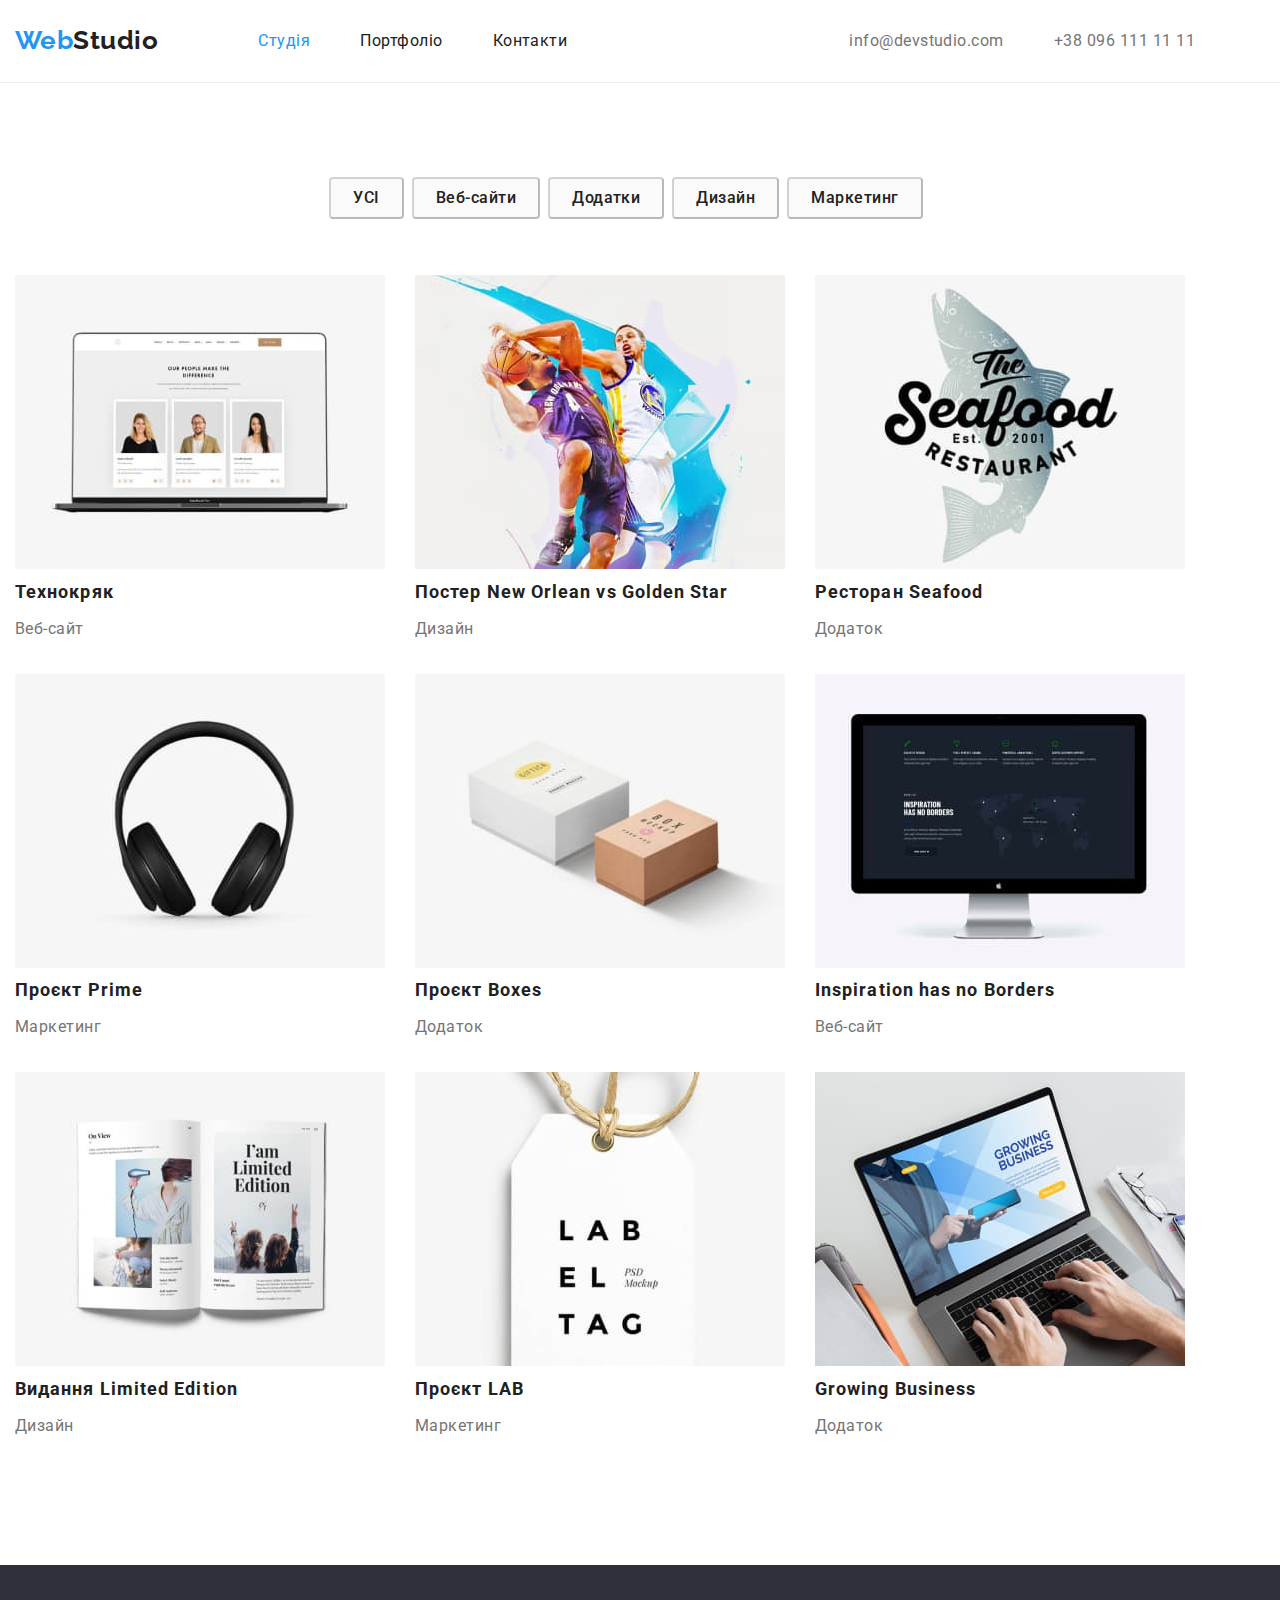
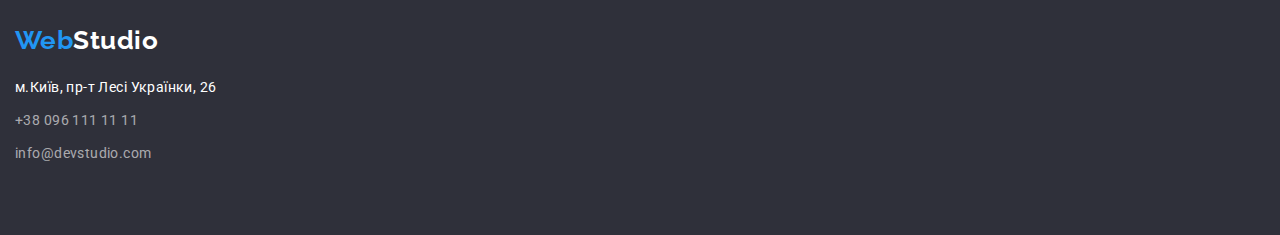
==== portfolio.html @ c6551e24 "+ flex box" ====
<!DOCTYPE html>
<html lang="en">
<head>
    <meta charset="UTF-8">
    <meta http-equiv="X-UA-Compatible" content="IE=edge">
    <meta name="viewport" content="width=device-width, initial-scale=1.0">
    <title>Document</title>
    <link rel="stylesheet" href="https://cdnjs.cloudflare.com/ajax/libs/modern-normalize/1.1.0/modern-normalize.min.css">
    <link rel="stylesheet" href="./css/styles.css">
    <link rel="preconnect" href="https://fonts.googleapis.com">
    <link rel="preconnect" href="https://fonts.gstatic.com" crossorigin>
    <link href="https://fonts.googleapis.com/css2?family=Raleway:wght@700&family=Roboto:wght@500;700;900&display=swap" rel="stylesheet">
</head>
<body>
    <header class="page">
        <div class="container header-container">
            <nav class="site-nav">
                <a class="logo" href="./index.html"> <span class="logo-accent">Web</span><span class="logo-primary">Studio</span></a>
                <ul class="site-nav-list">
                    <li><a class="link current" href="./index.html">Студія</a></li>
                    <li><a class="link" href="./portfolio.html">Портфоліо</a></li>
                    <li><a class="link" href="#">Контакти</a></li>
                </ul>
            </nav>
            <ul class="contacts">
                <li><a class="contact-link" href="emeil:info@devstudio.com">info@devstudio.com</a></li>
                <li><a class="contact-link" href="tel:+380961111111">+38 096 111 11 11</a></li>
            </ul>
            </div>
    </header>
    <main class="page-main">
        <section>
            <div lass="container"></div>
                <ul class="features container">
                    <li><button class="link-button" type="button" disabled="disabled">УСІ</button></li>
                    <li><button class="link-button" type="button" disabled="disabled">Веб-сайти</button></li>
                    <li><button class="link-button" type="button" disabled="disabled">Додатки</button></li>
                    <li><button class="link-button" type="button" disabled="disabled">Дизайн</button></li>
                    <li><button class="link-button" type="button" disabled="disabled">Маркетинг</button></li>
                </ul>
            </div> 
            <div lass="container">
                <ul class="projects container">
                    <li class="different-project">
                        <img class="projects-img" src="./images/portfolio/laptop.jpg" alt="laptop" width="270">
                        <h2 class="projects-title">Технокряк</h2>
                        <p class="projects-text">Веб-сайт</p>
                    </li>
                    <li class="different-project">
                        <img class="projects-img" src="./images/portfolio/sport.jpg" alt="sport" width="270">
                        <h2 class="projects-title">Постер New Orlean vs Golden Star</h2>
                        <p class="projects-text">Дизайн</p>
                    </li>
                    <li class="different-project">
                        <img class="projects-img" src="./images/portfolio/logo-restaurant.jpg" alt="logo-restaurant" width="270">
                        <h2 class="projects-title">Ресторан Seafood</h2>
                        <p class="projects-text">Додаток</p>
                    </li>
                    <li class="different-project">
                        <img class="projects-img" src="./images/portfolio/headphones.jpg" alt="headphones" width="270">
                        <h2 class="projects-title">Проєкт Prime</h2>
                        <p class="projects-text">Маркетинг</p>
                    </li>
                    <li class="different-project">
                        <img class="projects-img" src="./images/portfolio/open-box.jpg" alt="open-box" width="270">
                        <h2 class="projects-title">Проєкт Boxes</h2>
                        <p class="projects-text">Додаток</p>
                    </li>
                    <li class="different-project">
                        <img class="projects-img" src="./images/portfolio/desktop.jpg" alt="desktop" width="270">
                        <h2 class="projects-title">Inspiration has no Borders</h2>
                        <p class="projects-text">Веб-сайт</p>
                    </li>
                    <li class="different-project">
                        <img class="projects-img" src="./images/portfolio/book.jpg" alt="book" width="270">
                        <h2 class="projects-title">Видання Limited Edition</h2>
                        <p class="projects-text">Дизайн</p>
                    </li>
                    <li class="different-project">
                        <img class="projects-img" src="./images/portfolio/lab.jpg" alt="lab" width="270">
                        <h2 class="projects-title">Проєкт LAB</h2>
                        <p class="projects-text">Маркетинг</p>
                    </li>
                    <li class="different-project">
                        <img class="projects-img" src="./images/portfolio/tapping-text.jpg" alt="tapping-text" width="270">
                        <h2 class="projects-title">Growing Business</h2>
                        <p class="projects-text">Додаток</p>
                    </li>
                </ul>
            </div>
        </section>
    </main>
    <footer class="footer">
        <div class="container footer-container">
            <a class="logo logo-footer" href="./index.html"> <span class="logo-accent">Web</span><span class="logo-primary">Studio</span></a>    
            <address>
            <ul class="contact">
                <li><a class="footer-address" href="https://goo.gl/maps/YLcZyGkc4DeghfoG7" target="_blank" rel="noopened noreferrer nofollow">м.Київ, пр-т Лесі Українки, 26</a></li> 
                <li><a class="footer-link" href="tel:+380961111111">+38 096 111 11 11</a></li>
                <li><a class="footer-link" href="emeil:info@devstudio.com">info@devstudio.com</a></li>
            </ul>
            </address>
        </div>
    </footer>
    
</body>
</html>
---- css/styles.css ----
:root {
--primary-text-color: #212121;
--title-text-color: #757575;
--accent-color: #2196f3;
--primary-white-color: #FFFFFF;
}

h1, h2, h3, h4 {
margin: 0;
}

ul, p {
margin: 0;
padding: 0;
}


body {
    margin: 0;
    background-color: var(--primary-white-color);
    color: var(--primary-text-color);

    font-family: Roboto, sans-serif;
    letter-spacing: 0.03em;}

ul {
    list-style: none;}

.container {
    width: 1230px;
    margin-left: 15px;
    margin-right: 15px;
}

.header-container {
    display: flex;
    justify-content: space-between;
}

.page-header {
    border-bottom: 1px solid #ECECEC;
}

.page {
    border-bottom: 1px solid #ECECEC;
}

.logo {
    display: block;
    margin-right: 50px;
    padding: 25px 0px;

    font-family: Raleway, sans-serif;
    font-weight: 700;
    font-size: 26px;
    line-height: 1.19;
    text-decoration: none;
}

.logo-accent {
    color: var(--accent-color);}

.logo-primary {
    color: var(--primary-text-color);
}

.link {
    margin-right: 50px;
}

.site-nav a {
    display: inline-block;
    color: var(--primary-text-color)}
.link:hover,
.link:focus  {
    color: var(--accent-color);
    
}

.site-nav {
    display: flex;
}

.site-nav-list {
    display: flex;
    align-items: center;
    margin: 0px 50px;
    padding: 32px 0px;
}

.site-nav-list .link.current {
    display: block;
    color: var(--accent-color);
}

.site-nav .link {
    text-decoration: none;
}

.contacts {
    display: flex;
    align-items: center;
}


.contact-link {
    display: inline-block;
    margin-right: 50px;
    font-style: normal;
    text-decoration: none;

    color: var(--title-text-color)}
    .contact-link:hover,
    .contact-link:focus  {
    color: var(--accent-color);  
}

.center {
    padding-top: 200px;
    padding-bottom: 200px;

    background-color: #2F303A;
    text-align: center;
}

.hero {
    display: block;
    margin-bottom: 40px;

    font-weight: 900;
    font-size: 44px;
    line-height: 1.36;
    letter-spacing: 0.06em;
    text-transform: uppercase;
    font-weight: 900;
    color: var(--primary-white-color);
    
}

.button {
    display: inline-block;
    padding: 10px 32px;

    color: var(--primary-white-color);
    background-color: var(--accent-color);
    border: none;

    font-weight: 700;
    font-size: 16px;
    line-height: 1.88;
    letter-spacing: 0.06em; 
    border-radius: 4px;}

.button:hover,
.button:focus {
    color: var(--primary-text-color);
    background-color: var(--accent-color);
    cursor: pointer;
}

.header-container {
    display: flex;

}
.container-center {
    display: block;
}

.benefits-container {
    display: flex;
    padding: 94px 0px;

}

.benefits {
    padding-top: 94px;
    padding-bottom: 114px;
    text-align: center;
}

.benefits-title {
    margin-bottom: 10px;

    font-weight: 700;
    font-size: 14px;
    line-height: 1.14;
    text-transform: uppercase;}

.benefits-text {

    font-size: 14px;
    line-height: 1.71;
    color: var(--title-text-color);
}
.title {
    text-align: center;
}

.title-container {
    display: flex;
}
.work-foto {
    margin-right: 30px;
}
.work-foto:nth-child(3n){
    margin-right: 0px;
} 
.section-foto {
    text-align: center;
    width: 370px;
}
   
.work {
    padding: 94px 0px ;
    background-color: #F5F4FA;
}

.work-container {
    display: flex;
    text-align: center;
}

.section-img {
    margin-bottom: 30px;
    width: 270px;
}

.section-title {
    padding-bottom: 10px;

    font-weight: 500;
    font-size: 16px;
    line-height: 1.19;
    text-align: center;
}

.section-text {

    font-size: 16px;
    line-height: 1.19;
    text-align: center;
    color: var(--title-text-color);
}

.personal {
    margin-right: 30px;
}
.personal:nth-child(4n) {
    margin-right: 0px;
}

.title {
    margin-bottom: 50px;

    font-weight: 700;
    font-size: 36px;
    line-height: 1.17;
    text-align: center;  
}

.projects-title {
    margin-bottom: 4px;

    font-weight: 700;
    font-size: 18px;
    line-height: 2;
    letter-spacing: 0.06em;
}


.projects-text {
    font-size: 16px;
    line-height: 1.88;
    color: var(--title-text-color)}

    .footer-container {
        padding: 60px 0px;
    }
    .logo-footer {
        padding: 0px;
        margin-bottom: 20px;
    }
.footer {
    background-color: #2F303A;
    font-style: normal;
}

.footer .logo-primary {
    color: var(--primary-white-color);
}
.contact{
    margin-bottom: 9px;
}

.footer-link {
    display: block;
    margin-bottom: 9px;

    color: rgba(255, 255, 255, 0.6);
    text-decoration: none;
    
    font-style: normal;
    font-weight: 400;
    font-size: 14px;
    line-height: 1.71;
    letter-spacing: 0.03em;
}
.footer-link:hover,
.footer-link:focus {
    color: var(--primary-white-color);
    color: var(--accent-color);}

.footer-address {
    display: block;
    margin-bottom: 9px;

    color: var(--primary-white-color);
    text-decoration: none;
    
    font-style: normal;
    font-weight: 400;
    font-size: 14px;
    line-height: 1.71;
    letter-spacing: 0.03em;
}
.footer-address:hover,
.footer-address:focus {
    color: var(--primary-white-color);
    color: var(--accent-color);}

.features {
    display: flex;
    justify-content: center;
    padding: 94px 0px 56px;
    
}

.link-button {
    display: block;
    margin-right: 8px;
    

    display: inline-block;
    padding: 6px 22px;
    min-width: 73px;

    font-family: 'Roboto';
    font-style: normal;
    font-weight: 500;
    font-size: 16px;
    line-height: 1.63;
    text-align: center;
    letter-spacing: 0.03em;
    font-family: inherit;
    color: var(--primary-text-color); 
    border-radius: 4px;}
    
    
.features .link-button:hover,
.features .link-button:focus {
    color: var(--title-text-color);
    color: var(--primary-white-color);
    background-color: var(--accent-color);
    cursor: pointer;}

.projects {
display: flex;
flex-wrap: wrap;
margin-bottom: 94px;
}
 .projects-img {
    width: 370px;
}
.different-project {
    margin-right: 30px;
    margin-bottom: 30px;
}
.different-project:nth-child(3n) {
    margin-right: 0px;
}
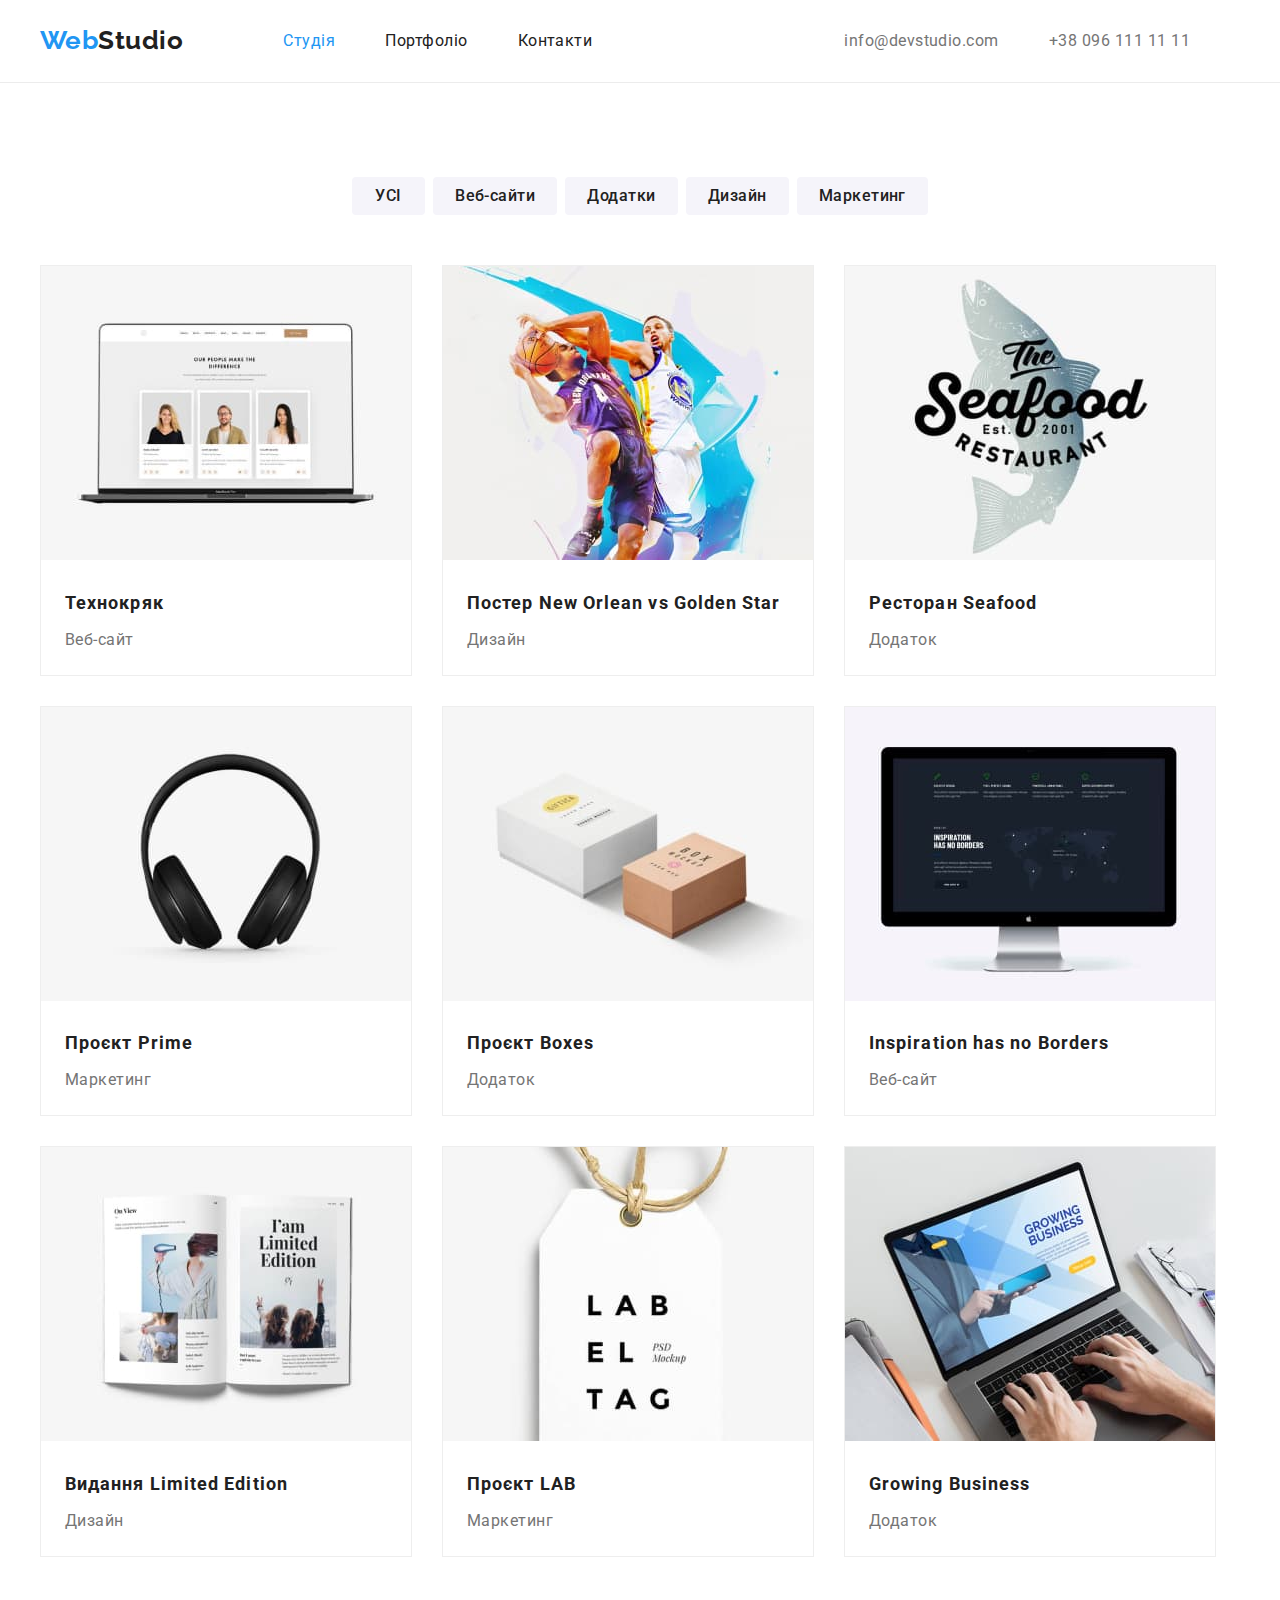
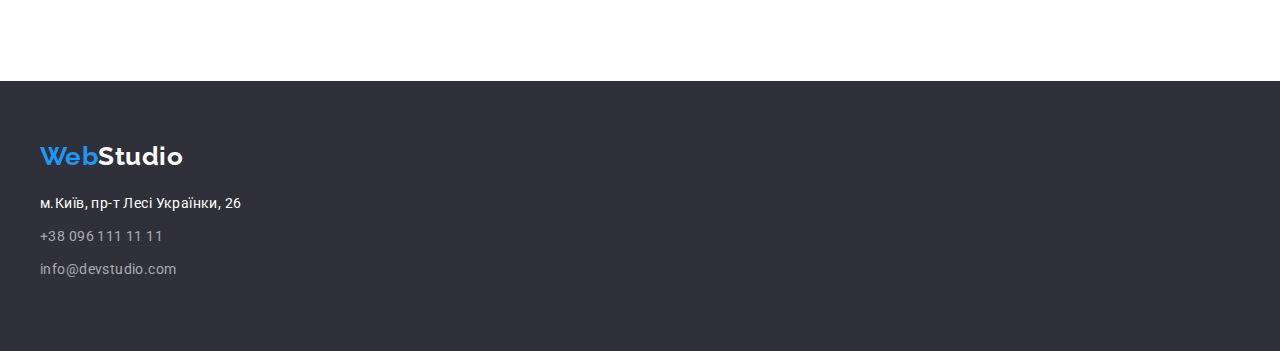
==== commit de5cf3ec: "add flex box" ====
--- a/portfolio.html
+++ b/portfolio.html
@@ -29,62 +29,87 @@
             </div>
     </header>
     <main class="page-main">
-        <section>
-            <div lass="container"></div>
-                <ul class="features container">
-                    <li><button class="link-button" type="button" disabled="disabled">УСІ</button></li>
-                    <li><button class="link-button" type="button" disabled="disabled">Веб-сайти</button></li>
-                    <li><button class="link-button" type="button" disabled="disabled">Додатки</button></li>
-                    <li><button class="link-button" type="button" disabled="disabled">Дизайн</button></li>
-                    <li><button class="link-button" type="button" disabled="disabled">Маркетинг</button></li>
-                </ul>
-            </div> 
+        <section class="general">
             <div lass="container">
+                <ul class="features">
+                    <li class="features-link">
+                        <button class="link-button" type="button" disabled="disabled">УСІ</button>
+                    </li>
+                    <li class="features-link">
+                        <button class="link-button" type="button" disabled="disabled">Веб-сайти</button>
+                    </li>
+                    <li class="features-link">
+                        <button class="link-button" type="button" disabled="disabled">Додатки</button>
+                    </li>
+                    <li class="features-link">
+                        <button class="link-button" type="button" disabled="disabled">Дизайн</button>
+                    </li>
+                    <li class="features-link">
+                        <button class="link-button" type="button" disabled="disabled">Маркетинг</button>
+                    </li>
+                </ul> 
                 <ul class="projects container">
                     <li class="different-project">
                         <img class="projects-img" src="./images/portfolio/laptop.jpg" alt="laptop" width="270">
-                        <h2 class="projects-title">Технокряк</h2>
-                        <p class="projects-text">Веб-сайт</p>
+                        <div class="different-projects">
+                            <h2 class="projects-title">Технокряк</h2>
+                            <p class="projects-text">Веб-сайт</p>
+                        </div>
                     </li>
                     <li class="different-project">
                         <img class="projects-img" src="./images/portfolio/sport.jpg" alt="sport" width="270">
-                        <h2 class="projects-title">Постер New Orlean vs Golden Star</h2>
-                        <p class="projects-text">Дизайн</p>
+                        <div class="different-projects">
+                            <h2 class="projects-title">Постер New Orlean vs Golden Star</h2>
+                            <p class="projects-text">Дизайн</p>  
+                        </div>
                     </li>
                     <li class="different-project">
                         <img class="projects-img" src="./images/portfolio/logo-restaurant.jpg" alt="logo-restaurant" width="270">
-                        <h2 class="projects-title">Ресторан Seafood</h2>
-                        <p class="projects-text">Додаток</p>
+                        <div class="different-projects">
+                            <h2 class="projects-title">Ресторан Seafood</h2>
+                            <p class="projects-text">Додаток</p>
+                        </div>
                     </li>
                     <li class="different-project">
                         <img class="projects-img" src="./images/portfolio/headphones.jpg" alt="headphones" width="270">
-                        <h2 class="projects-title">Проєкт Prime</h2>
-                        <p class="projects-text">Маркетинг</p>
+                        <div class="different-projects">
+                            <h2 class="projects-title">Проєкт Prime</h2>
+                        <p class="projects-text">Маркетинг</p> 
+                        </div>
                     </li>
                     <li class="different-project">
                         <img class="projects-img" src="./images/portfolio/open-box.jpg" alt="open-box" width="270">
-                        <h2 class="projects-title">Проєкт Boxes</h2>
-                        <p class="projects-text">Додаток</p>
+                        <div class="different-projects">
+                            <h2 class="projects-title">Проєкт Boxes</h2>
+                            <p class="projects-text">Додаток</p>  
+                        </div>
                     </li>
                     <li class="different-project">
                         <img class="projects-img" src="./images/portfolio/desktop.jpg" alt="desktop" width="270">
-                        <h2 class="projects-title">Inspiration has no Borders</h2>
-                        <p class="projects-text">Веб-сайт</p>
+                        <div class="different-projects">
+                            <h2 class="projects-title">Inspiration has no Borders</h2>
+                            <p class="projects-text">Веб-сайт</p>
+                        </div>
                     </li>
                     <li class="different-project">
                         <img class="projects-img" src="./images/portfolio/book.jpg" alt="book" width="270">
-                        <h2 class="projects-title">Видання Limited Edition</h2>
-                        <p class="projects-text">Дизайн</p>
+                        <div class="different-projects">
+                            <h2 class="projects-title">Видання Limited Edition</h2>
+                            <p class="projects-text">Дизайн</p></div>
                     </li>
                     <li class="different-project">
                         <img class="projects-img" src="./images/portfolio/lab.jpg" alt="lab" width="270">
-                        <h2 class="projects-title">Проєкт LAB</h2>
-                        <p class="projects-text">Маркетинг</p>
+                        <div class="different-projects">
+                            <h2 class="projects-title">Проєкт LAB</h2>
+                            <p class="projects-text">Маркетинг</p> 
+                        </div>
                     </li>
                     <li class="different-project">
                         <img class="projects-img" src="./images/portfolio/tapping-text.jpg" alt="tapping-text" width="270">
-                        <h2 class="projects-title">Growing Business</h2>
-                        <p class="projects-text">Додаток</p>
+                        <div class="different-projects">
+                            <h2 class="projects-title">Growing Business</h2>
+                            <p class="projects-text">Додаток</p>
+                        </div>
                     </li>
                 </ul>
             </div>
--- a/css/styles.css
+++ b/css/styles.css
@@ -27,9 +27,8 @@
     list-style: none;}
 
 .container {
-    width: 1230px;
-    margin-left: 15px;
-    margin-right: 15px;
+    width: 1200px;
+    margin: 0 auto;
 }
 
 .header-container {
@@ -115,7 +114,7 @@
     color: var(--accent-color);  
 }
 
-.center {
+.hero {
     padding-top: 200px;
     padding-bottom: 200px;
 
@@ -123,7 +122,7 @@
     text-align: center;
 }
 
-.hero {
+.center {
     display: block;
     margin-bottom: 40px;
 
@@ -166,9 +165,12 @@
     display: block;
 }
 
+.section {
+    padding: 94px 0px;
+}
+
 .benefits-container {
     display: flex;
-    padding: 94px 0px;
 
 }
 
@@ -192,6 +194,9 @@
     line-height: 1.71;
     color: var(--title-text-color);
 }
+.foto-work {
+    padding-bottom: 94px;
+}
 .title {
     text-align: center;
 }
@@ -221,12 +226,14 @@
 }
 
 .section-img {
-    margin-bottom: 30px;
     width: 270px;
 }
 
+.job {
+    padding: 30px 10px;
+}
 .section-title {
-    padding-bottom: 10px;
+    margin-bottom: 10px;
 
     font-weight: 500;
     font-size: 16px;
@@ -243,7 +250,10 @@
 }
 
 .personal {
+    background-color: var(--primary-white-color);
     margin-right: 30px;
+    box-shadow: 0px 1px 3px rgba(0, 0, 0, 0.12), 0px 1px 1px rgba(0, 0, 0, 0.14), 0px 2px 1px rgba(0, 0, 0, 0.2);
+    border-radius: 0px 0px 4px 4px;
 }
 .personal:nth-child(4n) {
     margin-right: 0px;
@@ -273,14 +283,12 @@
     line-height: 1.88;
     color: var(--title-text-color)}
 
-    .footer-container {
-        padding: 60px 0px;
-    }
     .logo-footer {
         padding: 0px;
         margin-bottom: 20px;
     }
 .footer {
+    padding: 60px 0px;
     background-color: #2F303A;
     font-style: normal;
 }
@@ -288,9 +296,10 @@
 .footer .logo-primary {
     color: var(--primary-white-color);
 }
-.contact{
-    margin-bottom: 9px;
-}
+
+.footer-link:nth-child(2) {
+    margin-bottom: 0;
+  }
 
 .footer-link {
     display: block;
@@ -305,11 +314,15 @@
     line-height: 1.71;
     letter-spacing: 0.03em;
 }
+
 .footer-link:hover,
 .footer-link:focus {
     color: var(--primary-white-color);
     color: var(--accent-color);}
-
+    
+.footer-link-emeil{
+    margin-bottom: 0;
+}
 .footer-address {
     display: block;
     margin-bottom: 9px;
@@ -328,18 +341,20 @@
     color: var(--primary-white-color);
     color: var(--accent-color);}
 
+    .general {
+    padding: 94px 0px;
+}
+
 .features {
     display: flex;
     justify-content: center;
-    padding: 94px 0px 56px;
+    margin-bottom: 50px;
     
 }
 
 .link-button {
     display: block;
-    margin-right: 8px;
-    
-
+    
     display: inline-block;
     padding: 6px 22px;
     min-width: 73px;
@@ -353,7 +368,9 @@
     letter-spacing: 0.03em;
     font-family: inherit;
     color: var(--primary-text-color); 
-    border-radius: 4px;}
+    background-color: #F5F4FA;;
+    border-radius: 4px;
+    border: none;}
     
     
 .features .link-button:hover,
@@ -363,18 +380,31 @@
     background-color: var(--accent-color);
     cursor: pointer;}
 
+.features-link {
+    margin-right: 8px;
+}
+.features-link:last-child {
+    margin-right: 0;
+}
+
 .projects {
 display: flex;
 flex-wrap: wrap;
-margin-bottom: 94px;
-}
+}
+
  .projects-img {
     width: 370px;
 }
 .different-project {
     margin-right: 30px;
     margin-bottom: 30px;
+    border: 1px solid #EEEEEE;
 }
 .different-project:nth-child(3n) {
     margin-right: 0px;
 }
+.different-projects {
+    padding: 20px 24px;
+    background: var(--primary-white-color);
+
+}
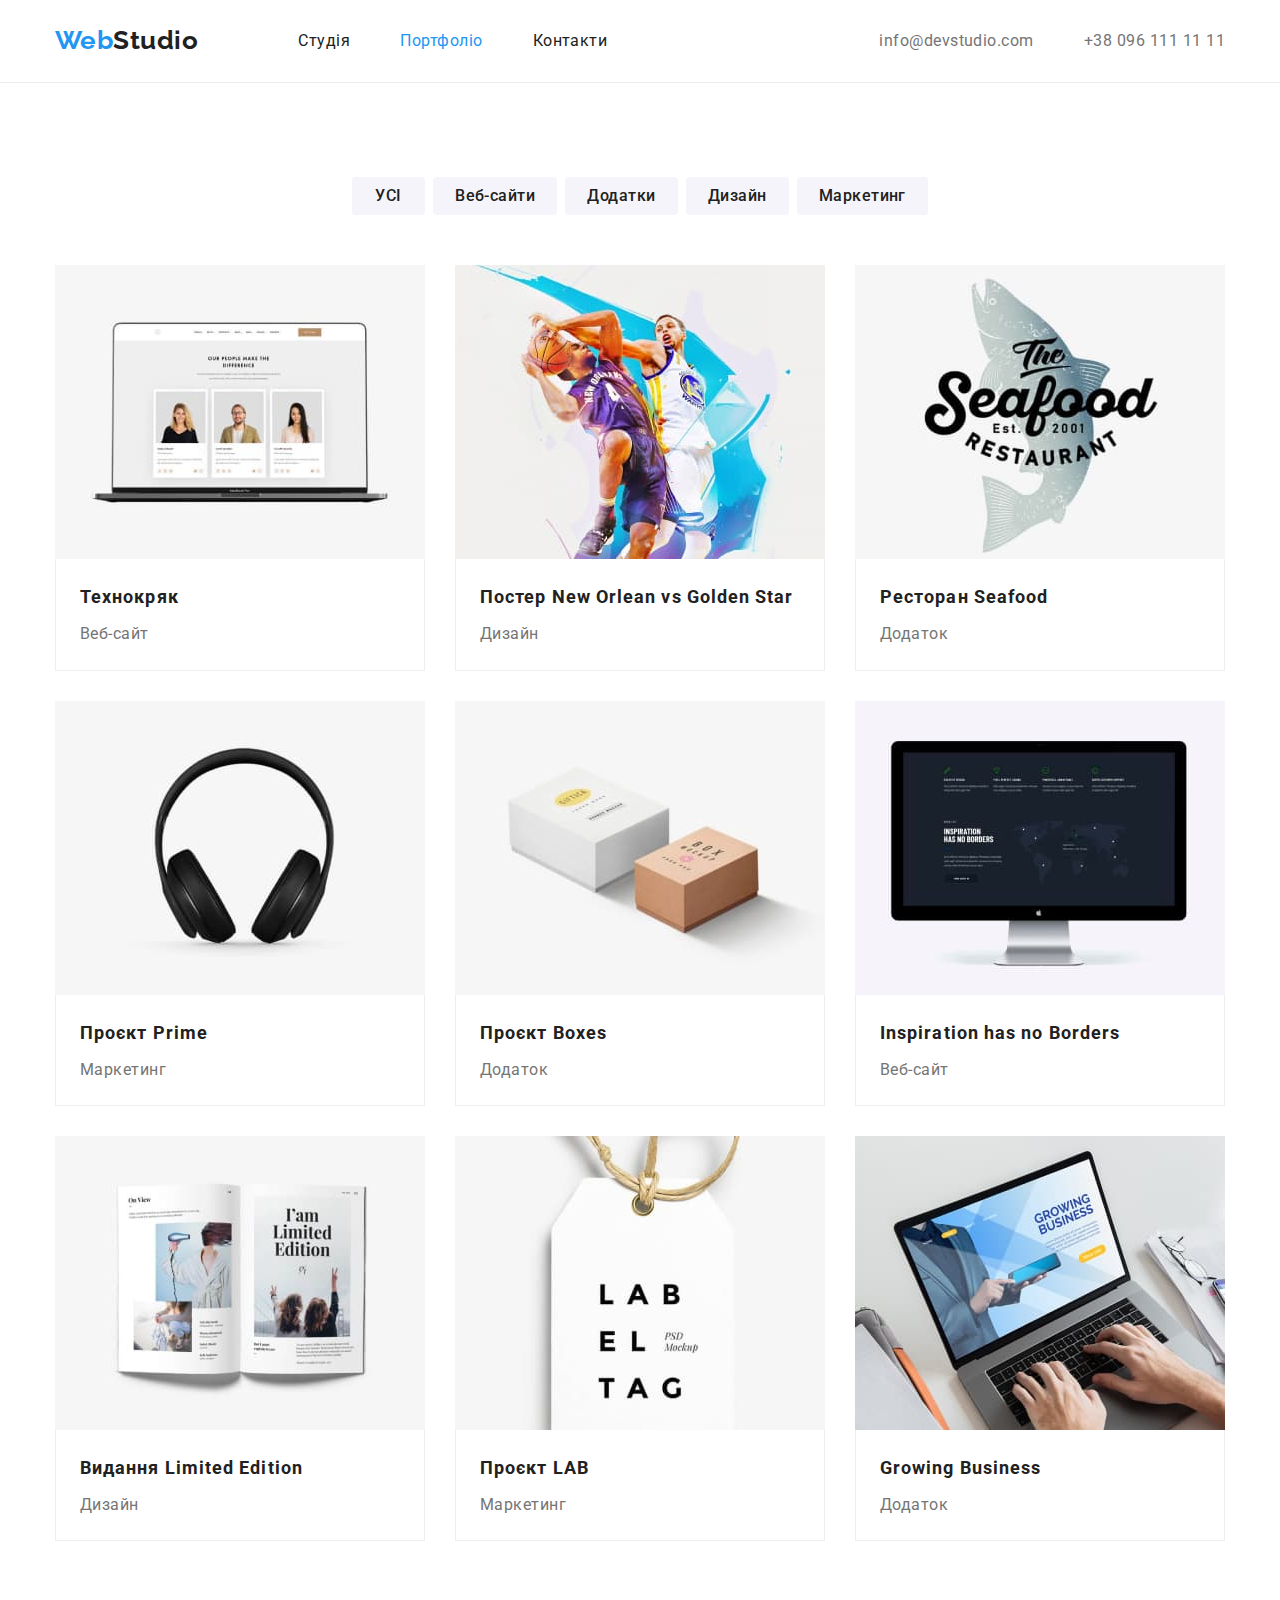
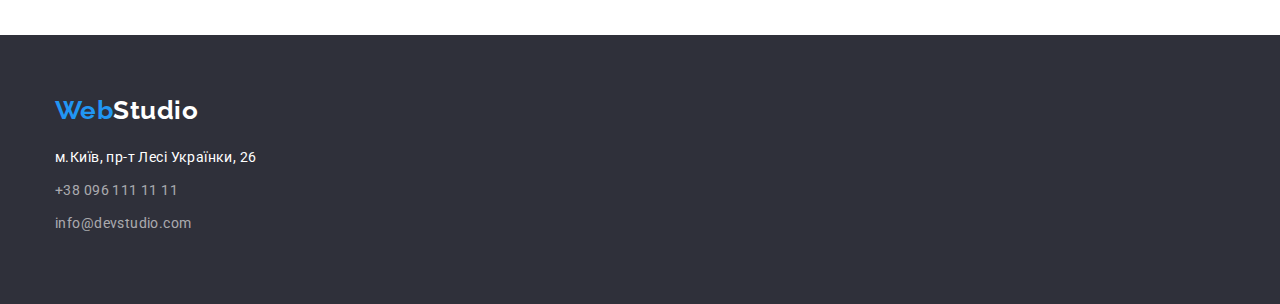
==== commit debe8bf1: "add flex box2" ====
--- a/portfolio.html
+++ b/portfolio.html
@@ -17,20 +17,30 @@
             <nav class="site-nav">
                 <a class="logo" href="./index.html"> <span class="logo-accent">Web</span><span class="logo-primary">Studio</span></a>
                 <ul class="site-nav-list">
-                    <li><a class="link current" href="./index.html">Студія</a></li>
-                    <li><a class="link" href="./portfolio.html">Портфоліо</a></li>
-                    <li><a class="link" href="#">Контакти</a></li>
+                    <li class="contact-nav-link">
+                        <a class="link" href="./index.html">Студія</a>
+                    </li>
+                    <li class="contact-nav-link">
+                        <a class="link current" href="./portfolio.html">Портфоліо</a>
+                    </li>
+                    <li class="contact-nav-link">
+                        <a class="link" href="#">Контакти</a>
+                    </li>
                 </ul>
             </nav>
             <ul class="contacts">
-                <li><a class="contact-link" href="emeil:info@devstudio.com">info@devstudio.com</a></li>
-                <li><a class="contact-link" href="tel:+380961111111">+38 096 111 11 11</a></li>
+                <li class="contact-nav">
+                    <a class="contact-link" href="emeil:info@devstudio.com">info@devstudio.com</a>
+                </li>
+                <li class="contact-nav">
+                    <a class="contact-link" href="tel:+380961111111">+38 096 111 11 11</a>
+                </li>
             </ul>
             </div>
     </header>
     <main class="page-main">
         <section class="general">
-            <div lass="container">
+            <div class="container">
                 <ul class="features">
                     <li class="features-link">
                         <button class="link-button" type="button" disabled="disabled">УСІ</button>
@@ -48,7 +58,7 @@
                         <button class="link-button" type="button" disabled="disabled">Маркетинг</button>
                     </li>
                 </ul> 
-                <ul class="projects container">
+                <ul class="projects">
                     <li class="different-project">
                         <img class="projects-img" src="./images/portfolio/laptop.jpg" alt="laptop" width="270">
                         <div class="different-projects">
@@ -120,9 +130,15 @@
             <a class="logo logo-footer" href="./index.html"> <span class="logo-accent">Web</span><span class="logo-primary">Studio</span></a>    
             <address>
             <ul class="contact">
-                <li><a class="footer-address" href="https://goo.gl/maps/YLcZyGkc4DeghfoG7" target="_blank" rel="noopened noreferrer nofollow">м.Київ, пр-т Лесі Українки, 26</a></li> 
-                <li><a class="footer-link" href="tel:+380961111111">+38 096 111 11 11</a></li>
-                <li><a class="footer-link" href="emeil:info@devstudio.com">info@devstudio.com</a></li>
+                <li class="contact-footer">
+                    <a class="footer-address" href="https://goo.gl/maps/YLcZyGkc4DeghfoG7" target="_blank" rel="noopened noreferrer nofollow">м.Київ, пр-т Лесі Українки, 26</a>
+                </li> 
+                <li class="contact-footer">
+                    <a class="footer-link" href="tel:+380961111111">+38 096 111 11 11</a>
+                </li>
+                <li class="contact-footer">
+                    <a class="footer-link" href="emeil:info@devstudio.com">info@devstudio.com</a>
+                </li>
             </ul>
             </address>
         </div>
--- a/css/styles.css
+++ b/css/styles.css
@@ -29,6 +29,7 @@
 .container {
     width: 1200px;
     margin: 0 auto;
+    padding: 0 15px;
 }
 
 .header-container {
@@ -61,10 +62,6 @@
 
 .logo-primary {
     color: var(--primary-text-color);
-}
-
-.link {
-    margin-right: 50px;
 }
 
 .site-nav a {
@@ -96,15 +93,27 @@
     text-decoration: none;
 }
 
+ .contact-nav-link {
+    margin-right: 50px;
+ }
+ .contact-nav-link:last-child{
+    margin-right: 0;
+ } 
+
 .contacts {
     display: flex;
     align-items: center;
 }
-
+.contact-nav {
+    margin-right: 50px;
+}
+
+.contact-nav:last-child {
+    margin-right: 0;
+}
 
 .contact-link {
     display: inline-block;
-    margin-right: 50px;
     font-style: normal;
     text-decoration: none;
 
@@ -174,6 +183,13 @@
 
 }
 
+.benefits-compani {
+    margin-right: 30px;
+}
+.benefits-compani:last-child{
+    margin-right: 0;
+}
+
 .benefits {
     padding-top: 94px;
     padding-bottom: 114px;
@@ -189,7 +205,7 @@
     text-transform: uppercase;}
 
 .benefits-text {
-
+    width: 270px;
     font-size: 14px;
     line-height: 1.71;
     color: var(--title-text-color);
@@ -205,12 +221,14 @@
     display: flex;
 }
 .work-foto {
+    display: block;
     margin-right: 30px;
 }
 .work-foto:nth-child(3n){
     margin-right: 0px;
 } 
 .section-foto {
+    display: block;
     text-align: center;
     width: 370px;
 }
@@ -226,6 +244,7 @@
 }
 
 .section-img {
+    display: block;
     width: 270px;
 }
 
@@ -267,7 +286,9 @@
     line-height: 1.17;
     text-align: center;  
 }
-
+.projects {
+    flex-wrap: wrap;
+}
 .projects-title {
     margin-bottom: 4px;
 
@@ -296,6 +317,9 @@
 .footer .logo-primary {
     color: var(--primary-white-color);
 }
+.contact-footer {
+    margin-bottom: 9px;
+}
 
 .footer-link:nth-child(2) {
     margin-bottom: 0;
@@ -303,7 +327,6 @@
 
 .footer-link {
     display: block;
-    margin-bottom: 9px;
 
     color: rgba(255, 255, 255, 0.6);
     text-decoration: none;
@@ -325,7 +348,6 @@
 }
 .footer-address {
     display: block;
-    margin-bottom: 9px;
 
     color: var(--primary-white-color);
     text-decoration: none;
@@ -389,16 +411,21 @@
 
 .projects {
 display: flex;
-flex-wrap: wrap;
+
 }
 
  .projects-img {
+    display: block;
     width: 370px;
+    height: auto;
+    max-width: 100%;
 }
 .different-project {
     margin-right: 30px;
     margin-bottom: 30px;
-    border: 1px solid #EEEEEE;
+}
+.different-project:nth-child(n + 7) {
+     margin-bottom: 0;
 }
 .different-project:nth-child(3n) {
     margin-right: 0px;
@@ -406,5 +433,7 @@
 .different-projects {
     padding: 20px 24px;
     background: var(--primary-white-color);
-
-}
+    border: 1px solid #EEEEEE;
+    border-top: none;
+
+}
